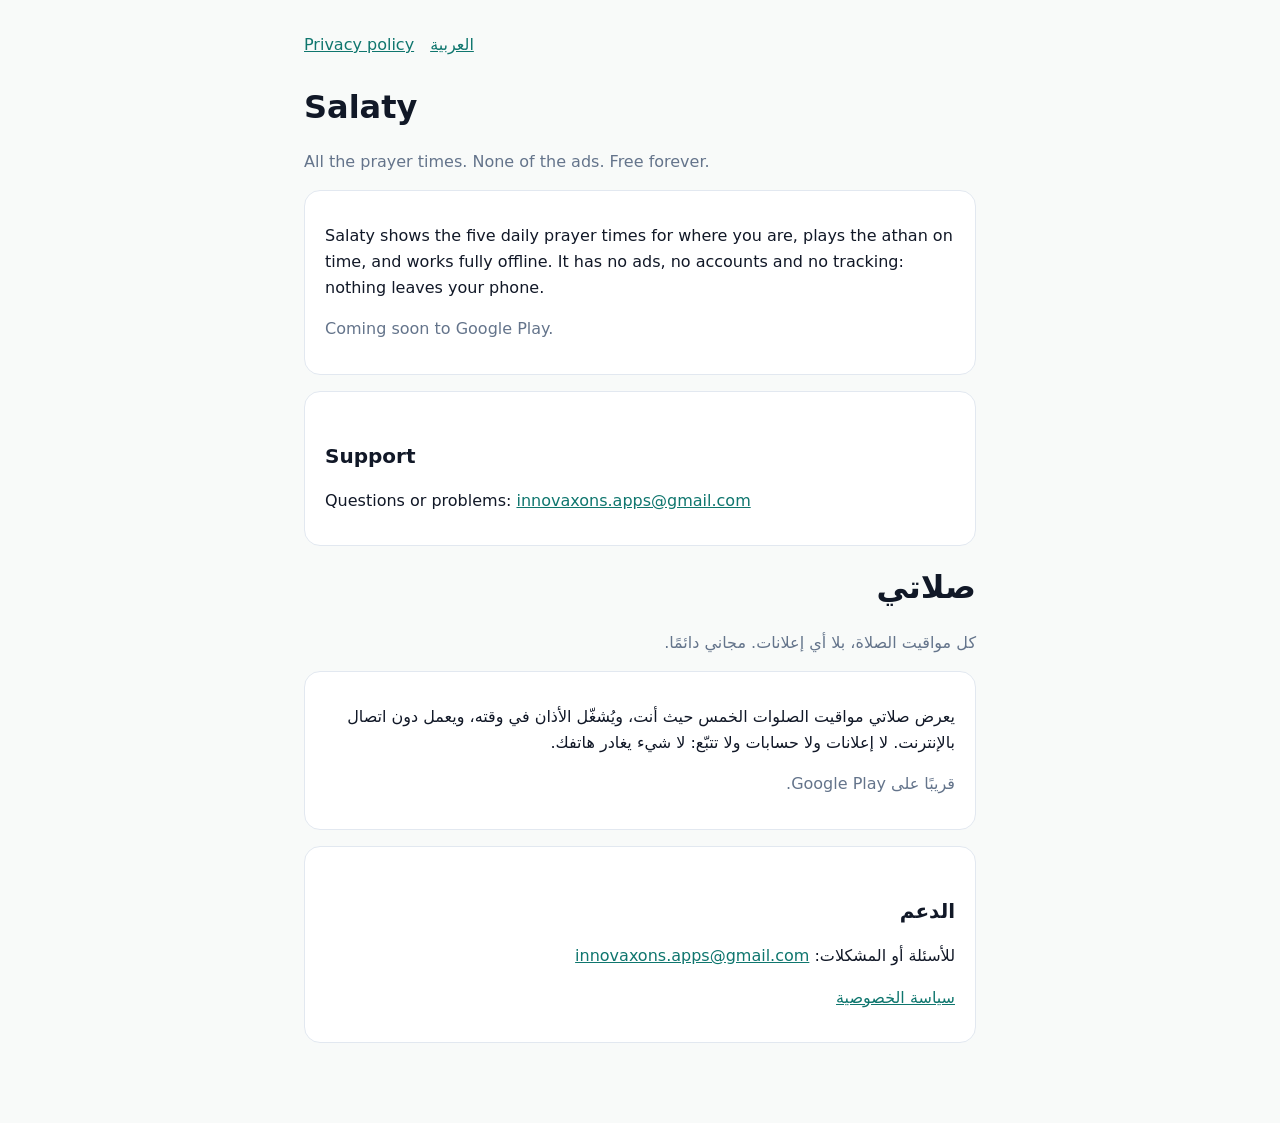
==== index.html @ 1eeb3cde "Home page and privacy policy (English, Arabic, kids' version)" ====
<!doctype html>
<html lang="en">
<head>
  <meta charset="utf-8">
  <meta name="viewport" content="width=device-width, initial-scale=1">
  <title>Salaty: prayer times</title>
  <meta name="description" content="Salaty shows prayer times for where you are. Free, no ads, and nothing leaves your phone.">
  <link rel="stylesheet" href="style.css">
</head>
<body>
  <main>
    <nav><a href="privacy/">Privacy policy</a> <a href="#ar" lang="ar">العربية</a></nav>
    <h1>Salaty</h1>
    <p class="muted">All the prayer times. None of the ads. Free forever.</p>
    <section>
      <p>Salaty shows the five daily prayer times for where you are, plays the athan on time, and works fully offline. It has no ads, no accounts and no tracking: nothing leaves your phone.</p>
      <p class="muted">Coming soon to Google Play.</p>
    </section>
    <section>
      <h2>Support</h2>
      <p>Questions or problems: <a href="mailto:innovaxons.apps@gmail.com">innovaxons.apps@gmail.com</a></p>
    </section>

    <div id="ar" lang="ar" dir="rtl">
      <h1>صلاتي</h1>
      <p class="muted">كل مواقيت الصلاة، بلا أي إعلانات. مجاني دائمًا.</p>
      <section>
        <p>يعرض صلاتي مواقيت الصلوات الخمس حيث أنت، ويُشغّل الأذان في وقته، ويعمل دون اتصال بالإنترنت. لا إعلانات ولا حسابات ولا تتبّع: لا شيء يغادر هاتفك.</p>
        <p class="muted">قريبًا على Google Play.</p>
      </section>
      <section>
        <h2>الدعم</h2>
        <p>للأسئلة أو المشكلات: <a href="mailto:innovaxons.apps@gmail.com">innovaxons.apps@gmail.com</a></p>
        <p><a href="privacy/#ar">سياسة الخصوصية</a></p>
      </section>
    </div>
  </main>
</body>
</html>
---- style.css ----
:root {
  --surface: #f8faf9;
  --card: #ffffff;
  --ink: #111827;
  --muted: #64748b;
  --primary: #0f766e;
  --line: #e2e8f0;
}
@media (prefers-color-scheme: dark) {
  :root {
    --surface: #0b0f14;
    --card: #161c24;
    --ink: #f1f5f9;
    --muted: #94a3b8;
    --primary: #2dd4bf;
    --line: #27303d;
  }
}
* { box-sizing: border-box; }
body {
  margin: 0;
  background: var(--surface);
  color: var(--ink);
  font: 16px/1.6 system-ui, -apple-system, "Segoe UI", Roboto, "Noto Sans Arabic", "Geeza Pro", sans-serif;
}
main { max-width: 44rem; margin: 0 auto; padding: 2rem 1rem 4rem; }
h1 { font-size: 2rem; margin: 0 0 .25rem; }
h2 { font-size: 1.25rem; margin: 2rem 0 .5rem; }
p, li { color: var(--ink); }
.muted { color: var(--muted); }
a { color: var(--primary); }
section { background: var(--card); border: 1px solid var(--line); border-radius: 1rem; padding: 1rem 1.25rem; margin: 1rem 0; }
table { width: 100%; border-collapse: collapse; font-size: .95rem; }
th, td { text-align: start; padding: .5rem; border-bottom: 1px solid var(--line); vertical-align: top; }
nav { display: flex; gap: 1rem; margin-bottom: 1.5rem; }
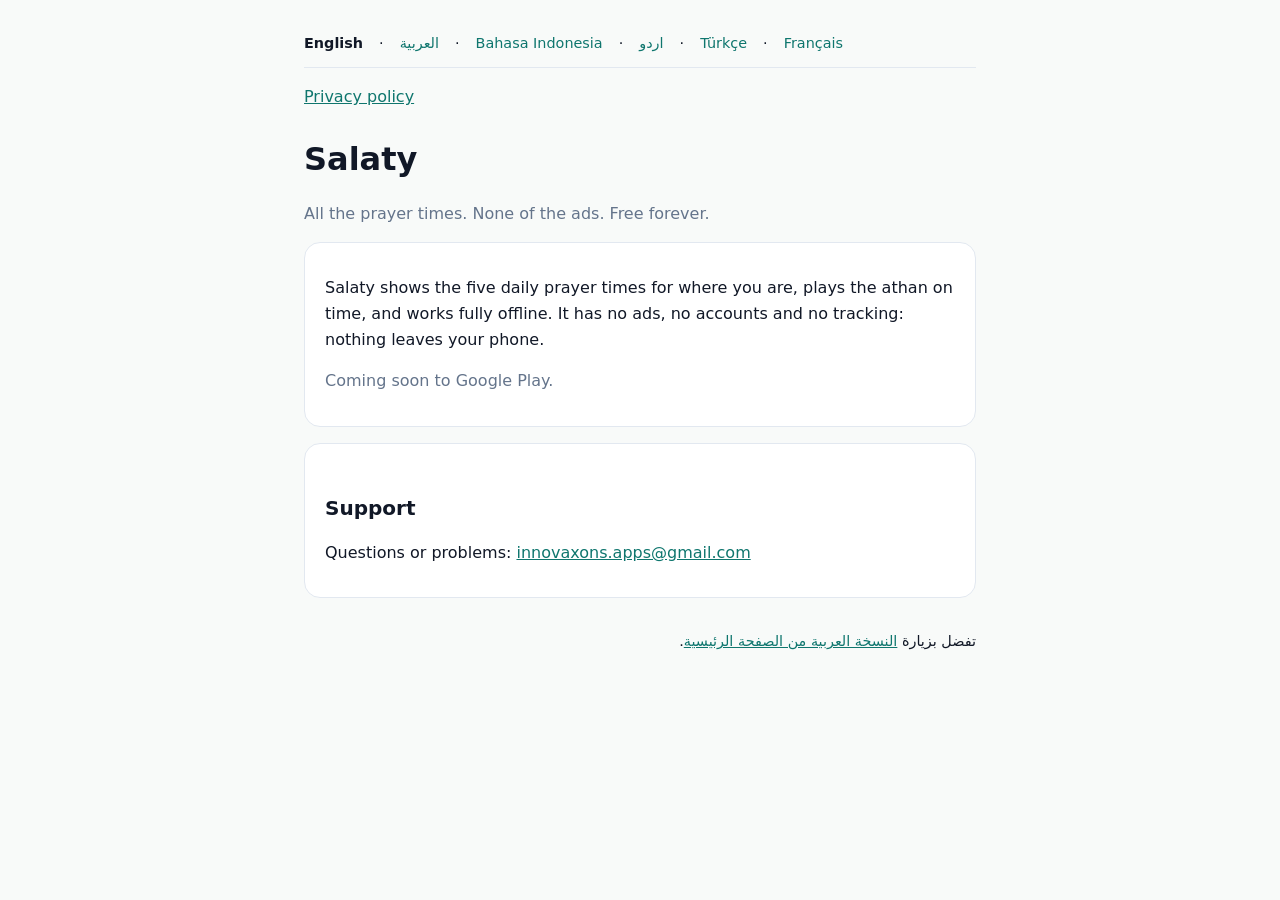
==== commit 23570a6e: "feat(i18n): launch 6-language site with RTL support, language switcher, and updated privacy policy" ====
--- a/index.html
+++ b/index.html
@@ -1,38 +1,47 @@
 <!doctype html>
-<html lang="en">
+<html lang="en" dir="ltr">
 <head>
   <meta charset="utf-8">
   <meta name="viewport" content="width=device-width, initial-scale=1">
   <title>Salaty: prayer times</title>
   <meta name="description" content="Salaty shows prayer times for where you are. Free, no ads, and nothing leaves your phone.">
-  <link rel="stylesheet" href="style.css">
+  <link rel="canonical" href="https://salaty.innovaxons.com/">
+  <link rel="alternate" hreflang="x-default" href="https://salaty.innovaxons.com/">
+  <link rel="alternate" hreflang="en" href="https://salaty.innovaxons.com/">
+  <link rel="alternate" hreflang="ar" href="https://salaty.innovaxons.com/ar/">
+  <link rel="alternate" hreflang="id" href="https://salaty.innovaxons.com/id/">
+  <link rel="alternate" hreflang="ur" href="https://salaty.innovaxons.com/ur/">
+  <link rel="alternate" hreflang="tr" href="https://salaty.innovaxons.com/tr/">
+  <link rel="alternate" hreflang="fr" href="https://salaty.innovaxons.com/fr/">
+  <link rel="stylesheet" href="/style.css">
 </head>
 <body>
-  <main>
-    <nav><a href="privacy/">Privacy policy</a> <a href="#ar" lang="ar">العربية</a></nav>
+  <a href="#content" class="sr-only">Skip to content</a>
+  <main id="content">
+    <nav class="lang-switcher" aria-label="Language">
+      <strong>English</strong> · 
+      <a href="/ar/" lang="ar" dir="rtl">العربية</a> · 
+      <a href="/id/" lang="id">Bahasa Indonesia</a> · 
+      <a href="/ur/" lang="ur" dir="rtl">اردو</a> · 
+      <a href="/tr/" lang="tr">Türkçe</a> · 
+      <a href="/fr/" lang="fr">Français</a>
+    </nav>
+    <nav class="page-nav">
+      <a href="/privacy/">Privacy policy</a>
+    </nav>
     <h1>Salaty</h1>
     <p class="muted">All the prayer times. None of the ads. Free forever.</p>
     <section>
       <p>Salaty shows the five daily prayer times for where you are, plays the athan on time, and works fully offline. It has no ads, no accounts and no tracking: nothing leaves your phone.</p>
+      <!-- PLAY_LINK -->
       <p class="muted">Coming soon to Google Play.</p>
     </section>
     <section>
       <h2>Support</h2>
       <p>Questions or problems: <a href="mailto:innovaxons.apps@gmail.com">innovaxons.apps@gmail.com</a></p>
     </section>
-
-    <div id="ar" lang="ar" dir="rtl">
-      <h1>صلاتي</h1>
-      <p class="muted">كل مواقيت الصلاة، بلا أي إعلانات. مجاني دائمًا.</p>
-      <section>
-        <p>يعرض صلاتي مواقيت الصلوات الخمس حيث أنت، ويُشغّل الأذان في وقته، ويعمل دون اتصال بالإنترنت. لا إعلانات ولا حسابات ولا تتبّع: لا شيء يغادر هاتفك.</p>
-        <p class="muted">قريبًا على Google Play.</p>
-      </section>
-      <section>
-        <h2>الدعم</h2>
-        <p>للأسئلة أو المشكلات: <a href="mailto:innovaxons.apps@gmail.com">innovaxons.apps@gmail.com</a></p>
-        <p><a href="privacy/#ar">سياسة الخصوصية</a></p>
-      </section>
+    <div id="ar" lang="ar" dir="rtl" class="muted" style="margin-top: 2rem; font-size: 0.9rem;">
+      <p>تفضل بزيارة <a href="/ar/">النسخة العربية من الصفحة الرئيسية</a>.</p>
     </div>
   </main>
 </body>
--- a/style.css
+++ b/style.css
@@ -21,15 +21,73 @@
   margin: 0;
   background: var(--surface);
   color: var(--ink);
-  font: 16px/1.6 system-ui, -apple-system, "Segoe UI", Roboto, "Noto Sans Arabic", "Geeza Pro", sans-serif;
+  font: 16px/1.6 system-ui, -apple-system, "Segoe UI", Roboto, "Noto Sans Arabic", "Geeza Pro", "Noto Nastaliq Urdu", sans-serif;
+  text-align: start;
 }
-main { max-width: 44rem; margin: 0 auto; padding: 2rem 1rem 4rem; }
+[dir="rtl"] {
+  font-family: system-ui, -apple-system, "Segoe UI", Roboto, "Noto Naskh Arabic", "Geeza Pro", "Noto Nastaliq Urdu", sans-serif;
+}
+.sr-only {
+  position: absolute;
+  width: 1px;
+  height: 1px;
+  padding: 0;
+  margin: -1px;
+  overflow: hidden;
+  clip: rect(0, 0, 0, 0);
+  white-space: nowrap;
+  border: 0;
+}
+.sr-only:focus {
+  position: static;
+  width: auto;
+  height: auto;
+  margin-block-end: 1rem;
+  overflow: visible;
+  clip: auto;
+  white-space: normal;
+  display: inline-block;
+  padding: .5rem 1rem;
+  background: var(--card);
+  border: 1px solid var(--primary);
+  border-radius: .5rem;
+}
+main { max-width: 44rem; margin-inline: auto; padding: 2rem 1rem 4rem; }
 h1 { font-size: 2rem; margin: 0 0 .25rem; }
 h2 { font-size: 1.25rem; margin: 2rem 0 .5rem; }
 p, li { color: var(--ink); }
 .muted { color: var(--muted); }
 a { color: var(--primary); }
 section { background: var(--card); border: 1px solid var(--line); border-radius: 1rem; padding: 1rem 1.25rem; margin: 1rem 0; }
-table { width: 100%; border-collapse: collapse; font-size: .95rem; }
-th, td { text-align: start; padding: .5rem; border-bottom: 1px solid var(--line); vertical-align: top; }
-nav { display: flex; gap: 1rem; margin-bottom: 1.5rem; }
+.table-container {
+  overflow-x: auto;
+  -webkit-overflow-scrolling: touch;
+  margin: 1rem 0;
+}
+table { width: 100%; border-collapse: collapse; font-size: .95rem; min-width: 32rem; }
+th, td { text-align: start; padding: .65rem .5rem; border-bottom: 1px solid var(--line); vertical-align: top; }
+th { font-weight: 600; color: var(--muted); font-size: .85rem; text-transform: uppercase; letter-spacing: .025em; }
+.lang-switcher {
+  display: flex;
+  flex-wrap: wrap;
+  gap: .5rem 1rem;
+  padding-bottom: .75rem;
+  margin-bottom: 1rem;
+  border-bottom: 1px solid var(--line);
+  font-size: .9rem;
+}
+.lang-switcher a {
+  text-decoration: none;
+}
+.lang-switcher a:hover {
+  text-decoration: underline;
+}
+.lang-switcher strong {
+  color: var(--ink);
+}
+nav.page-nav {
+  display: flex;
+  flex-wrap: wrap;
+  gap: 1rem;
+  margin-bottom: 1.5rem;
+}
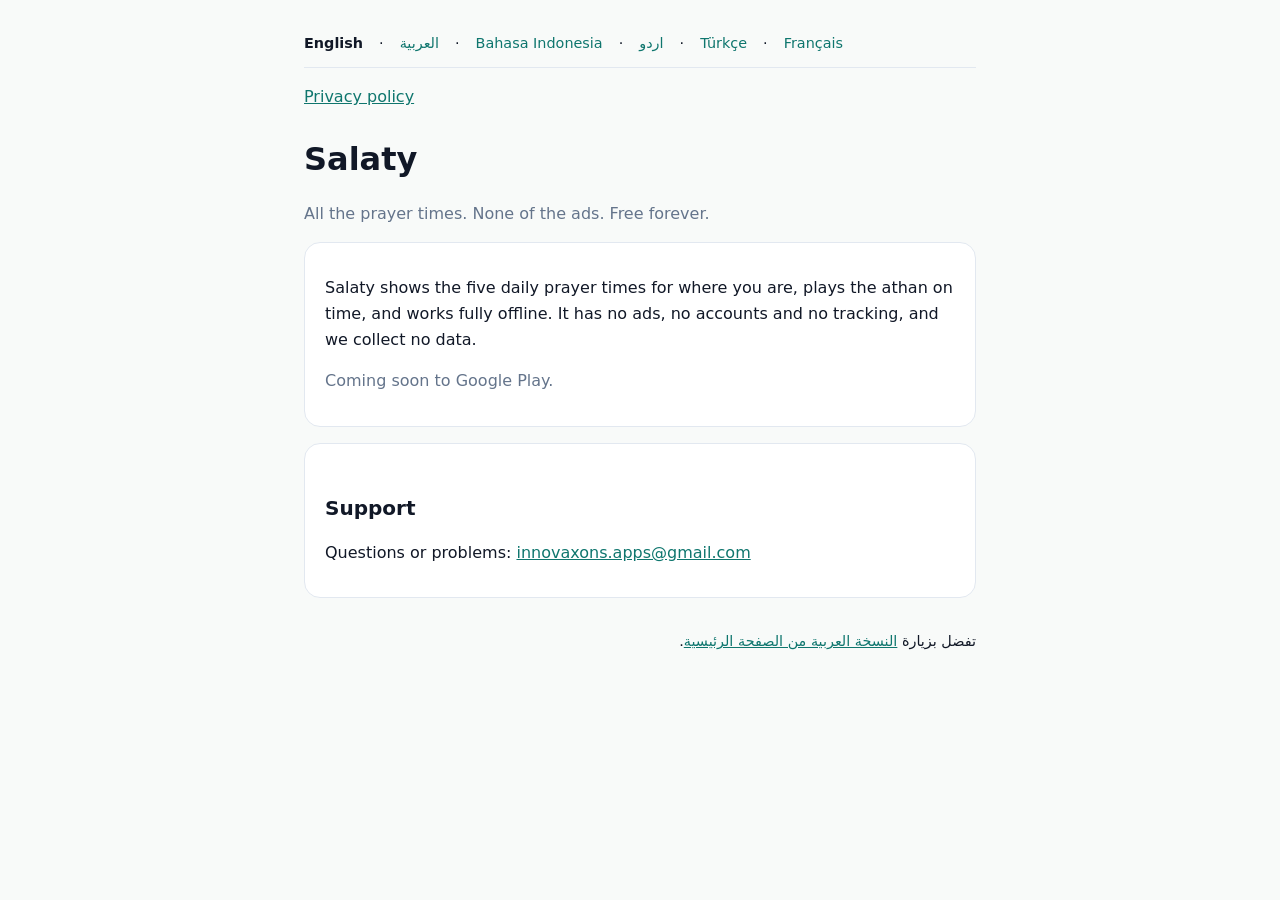
==== commit 5254b9ee: "Privacy: say what the optional watch app sends and how; remove 'nothing leaves your phone' (all 6 la" ====
--- a/index.html
+++ b/index.html
@@ -4,7 +4,7 @@
   <meta charset="utf-8">
   <meta name="viewport" content="width=device-width, initial-scale=1">
   <title>Salaty: prayer times</title>
-  <meta name="description" content="Salaty shows prayer times for where you are. Free, no ads, and nothing leaves your phone.">
+  <meta name="description" content="Salaty shows prayer times for where you are. Free, no ads, and no data collected.">
   <link rel="canonical" href="https://salaty.innovaxons.com/">
   <link rel="alternate" hreflang="x-default" href="https://salaty.innovaxons.com/">
   <link rel="alternate" hreflang="en" href="https://salaty.innovaxons.com/">
@@ -32,7 +32,7 @@
     <h1>Salaty</h1>
     <p class="muted">All the prayer times. None of the ads. Free forever.</p>
     <section>
-      <p>Salaty shows the five daily prayer times for where you are, plays the athan on time, and works fully offline. It has no ads, no accounts and no tracking: nothing leaves your phone.</p>
+      <p>Salaty shows the five daily prayer times for where you are, plays the athan on time, and works fully offline. It has no ads, no accounts and no tracking, and we collect no data.</p>
       <!-- PLAY_LINK -->
       <p class="muted">Coming soon to Google Play.</p>
     </section>
